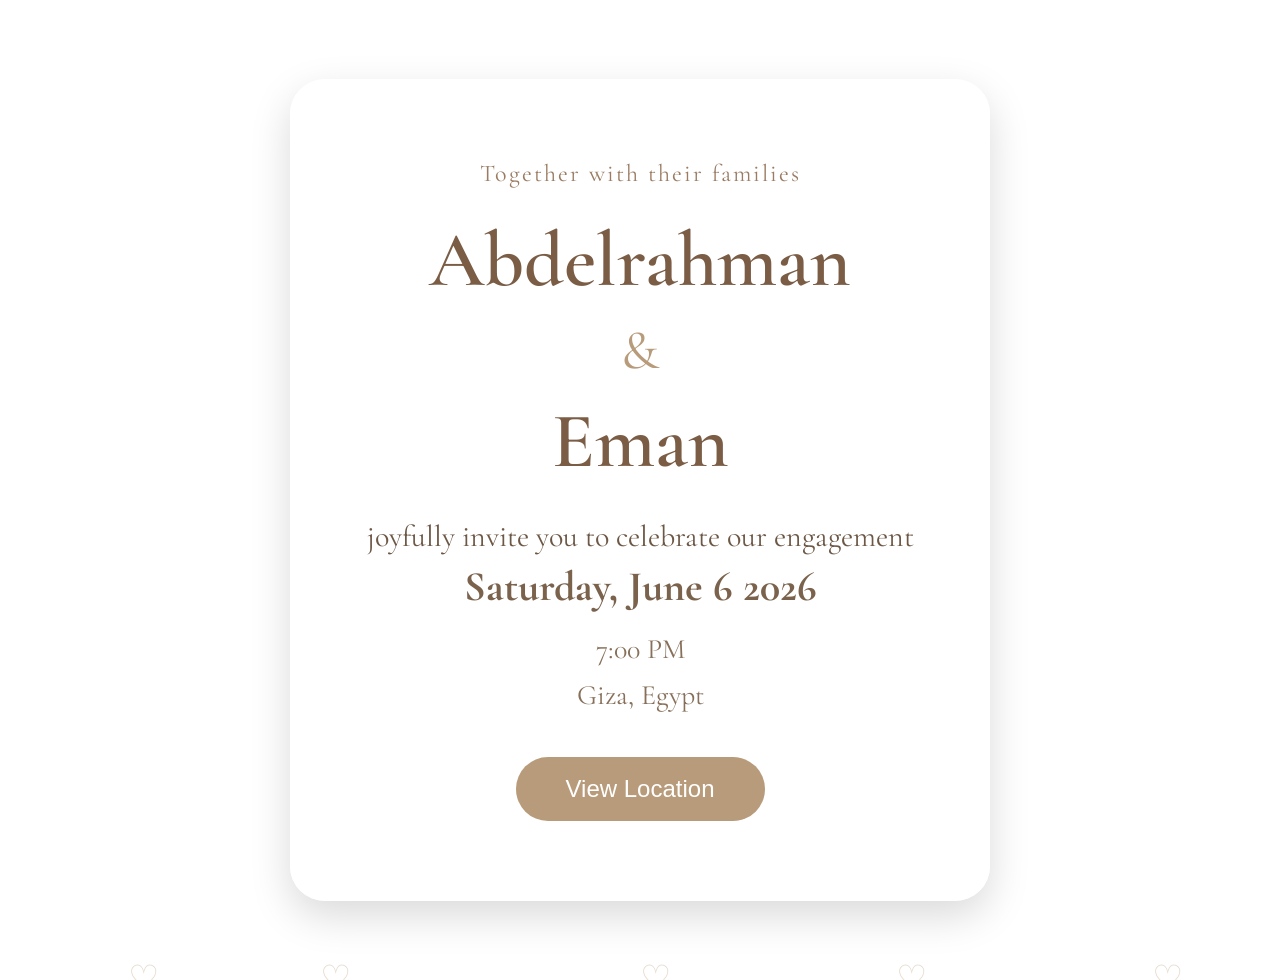
==== index.html @ 45813c82 "Add files via upload" ====
<!DOCTYPE html>
<html lang="en">

<head>
    <meta charset="UTF-8">
    <meta name="viewport" content="width=device-width, initial-scale=1.0">
    <title>Eman & Abdelrahman</title>

    <link rel="stylesheet" href="style.css">
    <link href="https://fonts.googleapis.com/css2?family=Cormorant+Garamond:wght@300;400;600&display=swap"
        rel="stylesheet">
</head>

<body>

    <!-- Music -->
    <audio autoplay loop>
        <source src="music1.mp3" type="audio/mp3">
    </audio>

    <!-- Floating Hearts -->
    <div class="hearts">
        <span>♡</span>
        <span>♡</span>
        <span>♡</span>
        <span>♡</span>
        <span>♡</span>
    </div>

    <!-- Main Container -->
    <div class="container">

        <!-- Invitation Card -->
        <div class="card">

            <p class="invite">
                Together with their families
            </p>

            <h1>Abdelrahman</h1>

            <div class="and">&</div>

            <h1>Eman</h1>

            <p class="text">
                joyfully invite you to celebrate our engagement
            </p>

            <h2>Saturday, June 6 2026</h2>

            <p class="details">
                7:00 PM
            </p>

            <p class="details">
                Giza, Egypt
            </p>
            <!-- Location Button -->
            <a href="https://www.google.com/maps/place/29%C2%B055'33.0%22N+31%C2%B003'32.0%22E/@29.9258264,31.0563027,17z/data=!3m1!4b1!4m4!3m3!8m2!3d29.9258264!4d31.0588776?hl=en&entry=ttu&g_ep=EgoyMDI2MDUyMC4wIKXMDSoASAFQAw%3D%3D"
                target="_blank">

                <button>
                    View Location
                </button>

            </a>

        </div>

    </div>

</body>

</html>
---- style.css ----
*{
    margin:0;
    padding:0;
    box-sizing:border-box;
}

html{
    scroll-behavior:smooth;
}

body{

    background:
    linear-gradient(rgba(255,255,255,0.65),
    rgba(255,255,255,0.65)),

    url('https://images.unsplash.com/photo-1519741497674-611481863552?q=80&w=1200&auto=format&fit=crop');

    background-size:cover;
    background-position:center;
    background-attachment:fixed;

    min-height:100vh;

    overflow-y:auto;
    overflow-x:hidden;

    font-family:'Cormorant Garamond', serif;

    padding:40px 20px;
}

/* Scrollbar */

::-webkit-scrollbar{
    width:10px;
}

::-webkit-scrollbar-thumb{
    background:#b89b7a;
    border-radius:20px;
}

::-webkit-scrollbar-track{
    background:#f5eee6;
}

/* Main Container */

.container{
    width:100%;

    display:flex;
    justify-content:center;
    align-items:center;

    min-height:100vh;
}

/* Card */

.card{

    width:90%;
    max-width:700px;

    background:rgba(255,255,255,0.88);

    backdrop-filter:blur(8px);

    padding:80px 40px;

    border-radius:35px;

    text-align:center;

    box-shadow:0 15px 40px rgba(0,0,0,0.15);

    animation:fadeIn 2s ease;
}

/* Text */

.invite{
    font-size:24px;
    color:#9b7c63;

    margin-bottom:25px;

    letter-spacing:2px;
}

h1{
    font-size:78px;
    color:#7b5d46;

    font-weight:600;
}

.and{
    font-size:55px;
    color:#b89b7a;

    margin:10px 0;
}

.text{
    margin-top:25px;

    font-size:30px;

    color:#6d5745;

    line-height:1.6;
}

.line{
    width:140px;
    height:2px;

    background:#ccb29b;

    margin:40px auto;
}

h2{
    font-size:42px;
    color:#7a624c;

    margin-bottom:20px;
}

.details{
    font-size:28px;
    color:#876f59;

    margin-top:12px;
}

/* Button */

a{
    text-decoration:none;
}

button{

    margin-top:45px;

    padding:18px 50px;

    border:none;

    border-radius:50px;

    background:#b89b7a;

    color:white;

    font-size:24px;

    cursor:pointer;

    transition:0.4s;
}

button:hover{

    transform:scale(1.07);

    background:#9f8263;
}

/* Hearts */

.hearts span{

    position:fixed;

    bottom:-100px;

    color:rgba(184,155,122,0.35);

    font-size:35px;

    animation:float 12s linear infinite;
}

.hearts span:nth-child(1){
    left:10%;
    animation-duration:8s;
}

.hearts span:nth-child(2){
    left:25%;
    animation-duration:11s;
}

.hearts span:nth-child(3){
    left:50%;
    animation-duration:9s;
}

.hearts span:nth-child(4){
    left:70%;
    animation-duration:13s;
}

.hearts span:nth-child(5){
    left:90%;
    animation-duration:10s;
}

/* Animations */

@keyframes float{

    0%{
        transform:translateY(0);
        opacity:0;
    }

    50%{
        opacity:1;
    }

    100%{
        transform:translateY(-120vh);
        opacity:0;
    }
}

@keyframes fadeIn{

    from{
        opacity:0;
        transform:translateY(40px);
    }

    to{
        opacity:1;
        transform:translateY(0);
    }
}

/* Responsive */

@media(max-width:768px){

    body{
        padding:20px 10px;
    }

    .card{
        padding:60px 25px;
    }

    h1{
        font-size:52px;
    }

    h2{
        font-size:30px;
    }

    .text{
        font-size:22px;
    }

    .details{
        font-size:20px;
    }

    button{
        width:100%;
        font-size:20px;
    }
}
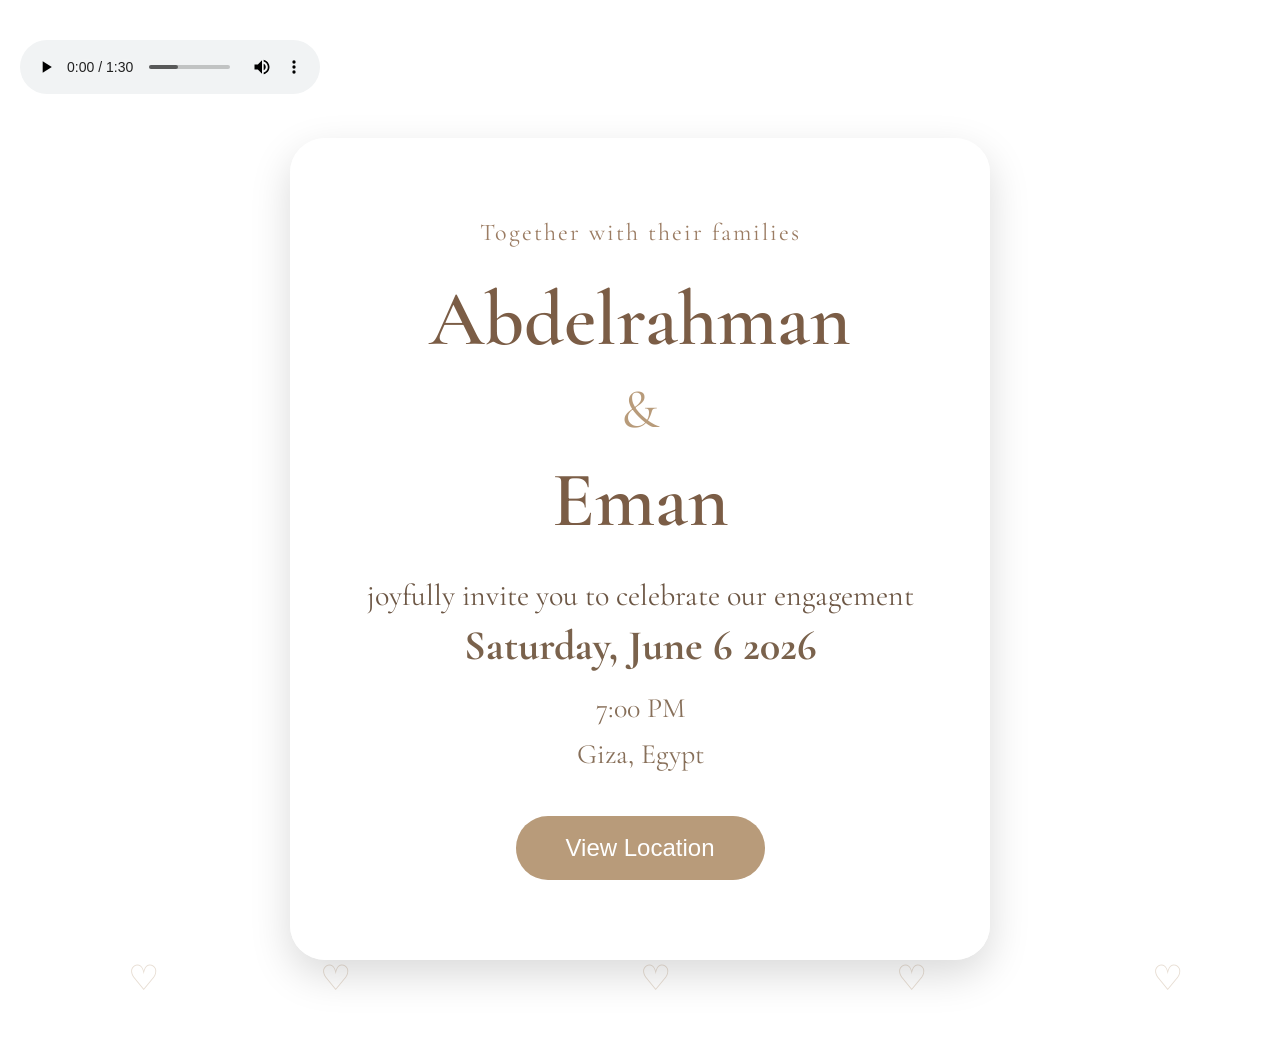
==== commit 83f1f0e9: "Update index.html" ====
--- a/index.html
+++ b/index.html
@@ -14,8 +14,8 @@
 <body>
 
     <!-- Music -->
-    <audio autoplay loop>
-        <source src="music1.mp3" type="audio/mp3">
+    <audio id="bg-music" controls autoplay loop>
+        <source src="music1.mp3" type="audio/mpeg">
     </audio>
 
     <!-- Floating Hearts -->
@@ -56,6 +56,7 @@
             <p class="details">
                 Giza, Egypt
             </p>
+
             <!-- Location Button -->
             <a href="https://www.google.com/maps/place/29%C2%B055'33.0%22N+31%C2%B003'32.0%22E/@29.9258264,31.0563027,17z/data=!3m1!4b1!4m4!3m3!8m2!3d29.9258264!4d31.0588776?hl=en&entry=ttu&g_ep=EgoyMDI2MDUyMC4wIKXMDSoASAFQAw%3D%3D"
                 target="_blank">
@@ -70,6 +71,23 @@
 
     </div>
 
+    <!-- Autoplay fallback (required by browsers) -->
+    <script>
+        const music = document.getElementById("bg-music");
+
+        // try autoplay
+        const playPromise = music.play();
+
+        if (playPromise !== undefined) {
+            playPromise.catch(() => {
+                // if blocked, play on first user click
+                document.body.addEventListener("click", () => {
+                    music.play();
+                }, { once: true });
+            });
+        }
+    </script>
+
 </body>
 
-</html>+</html>
